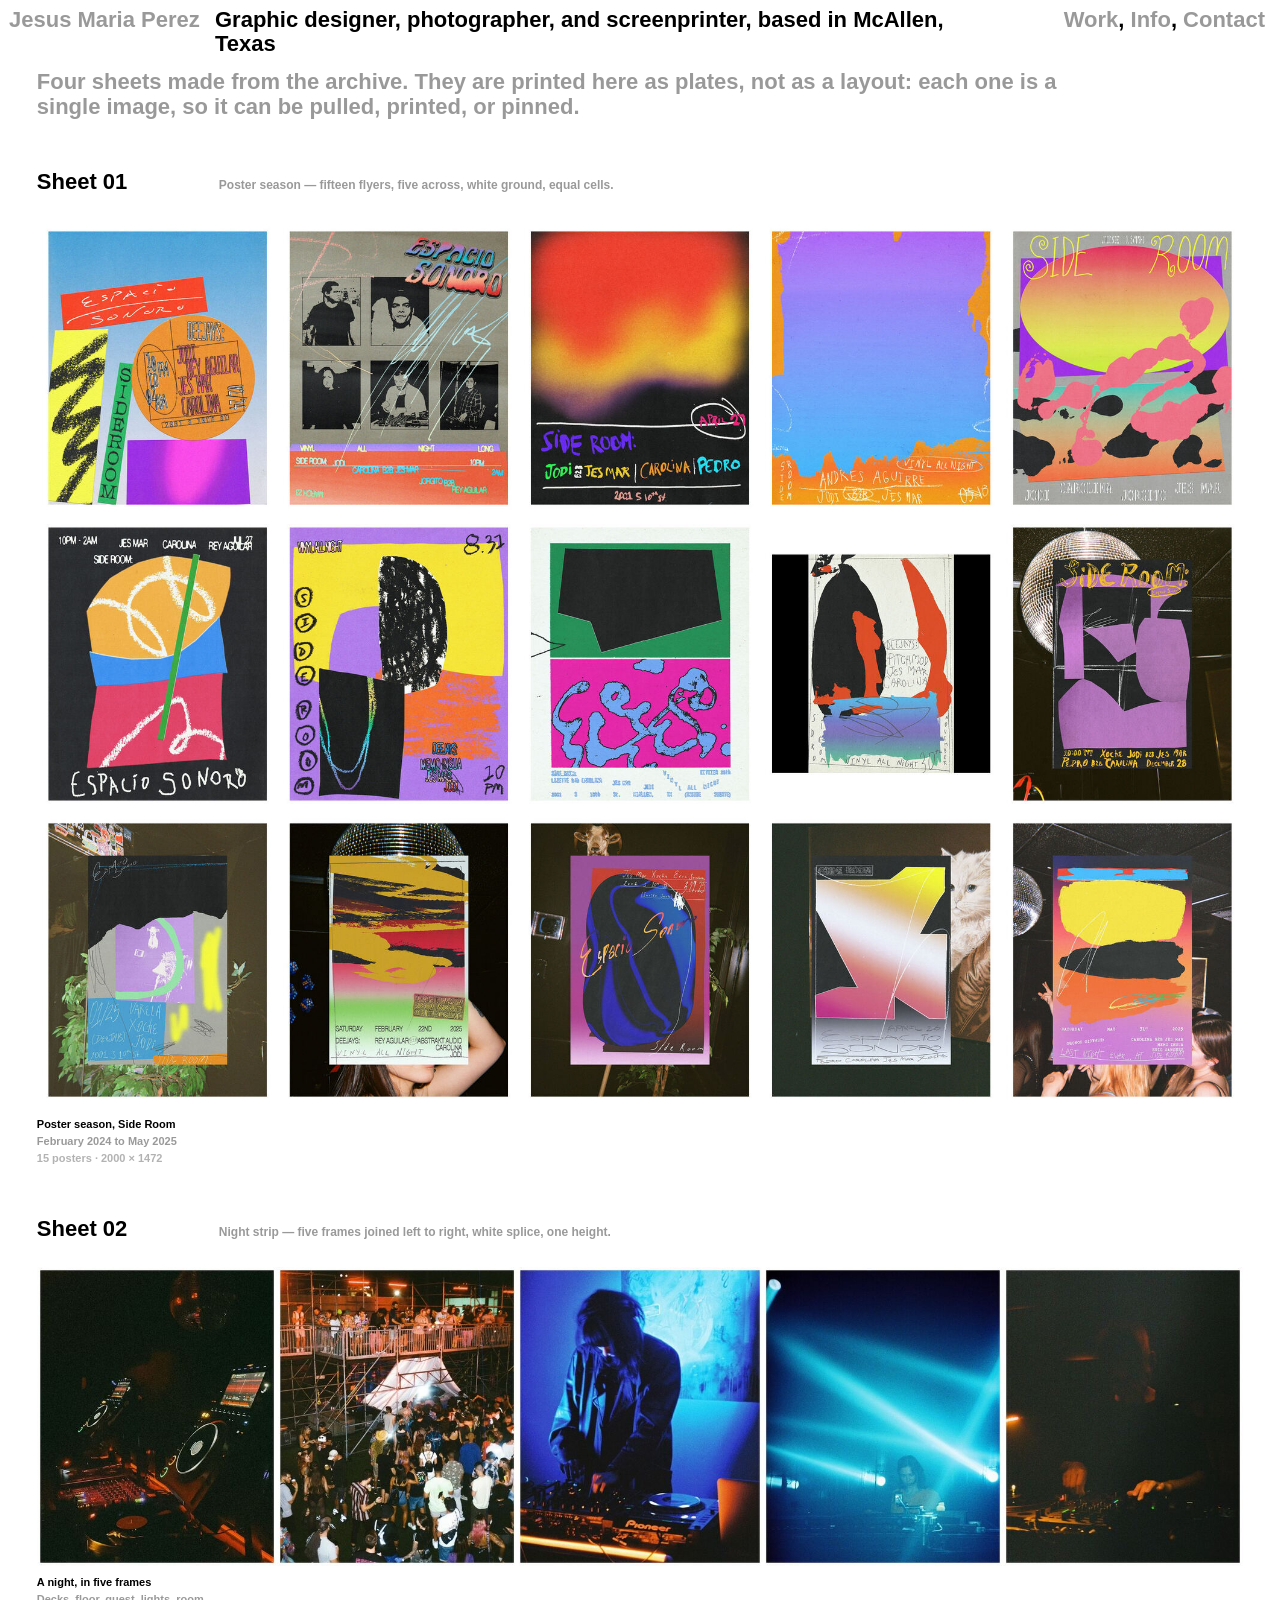
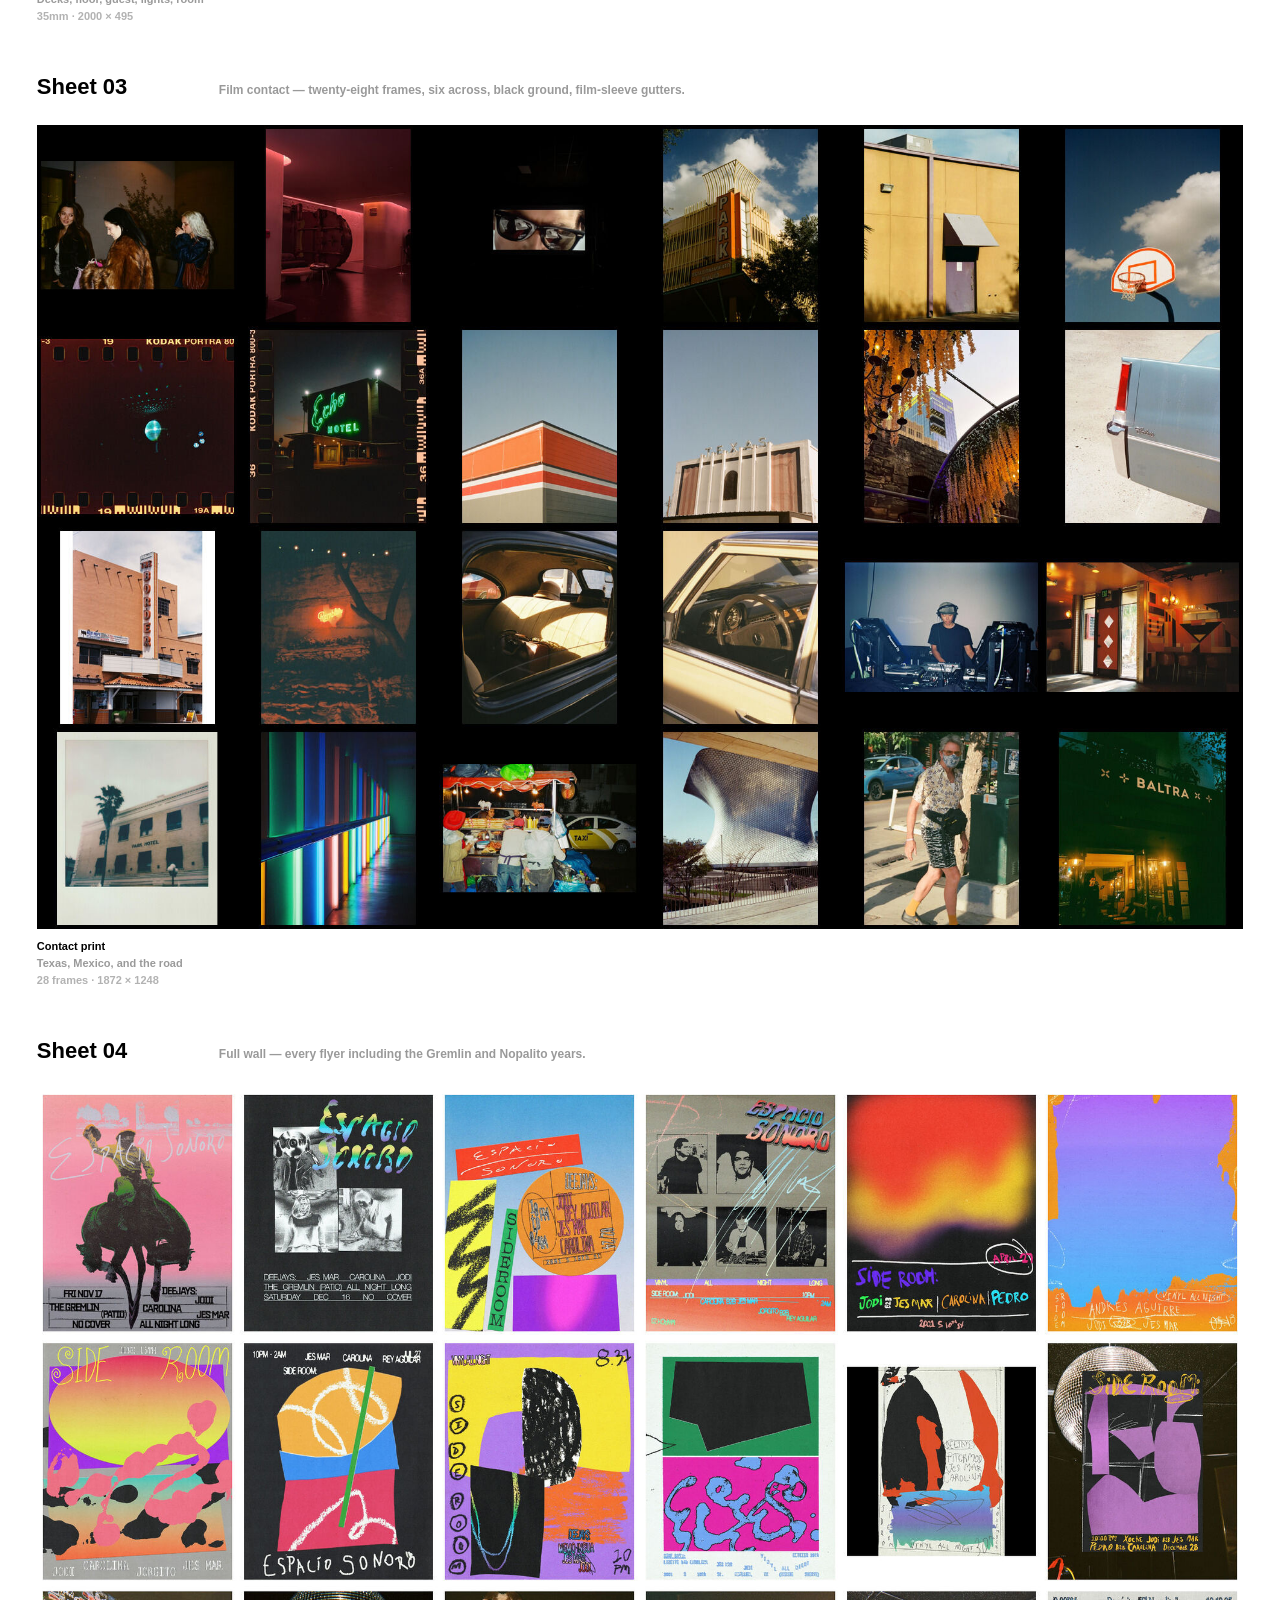
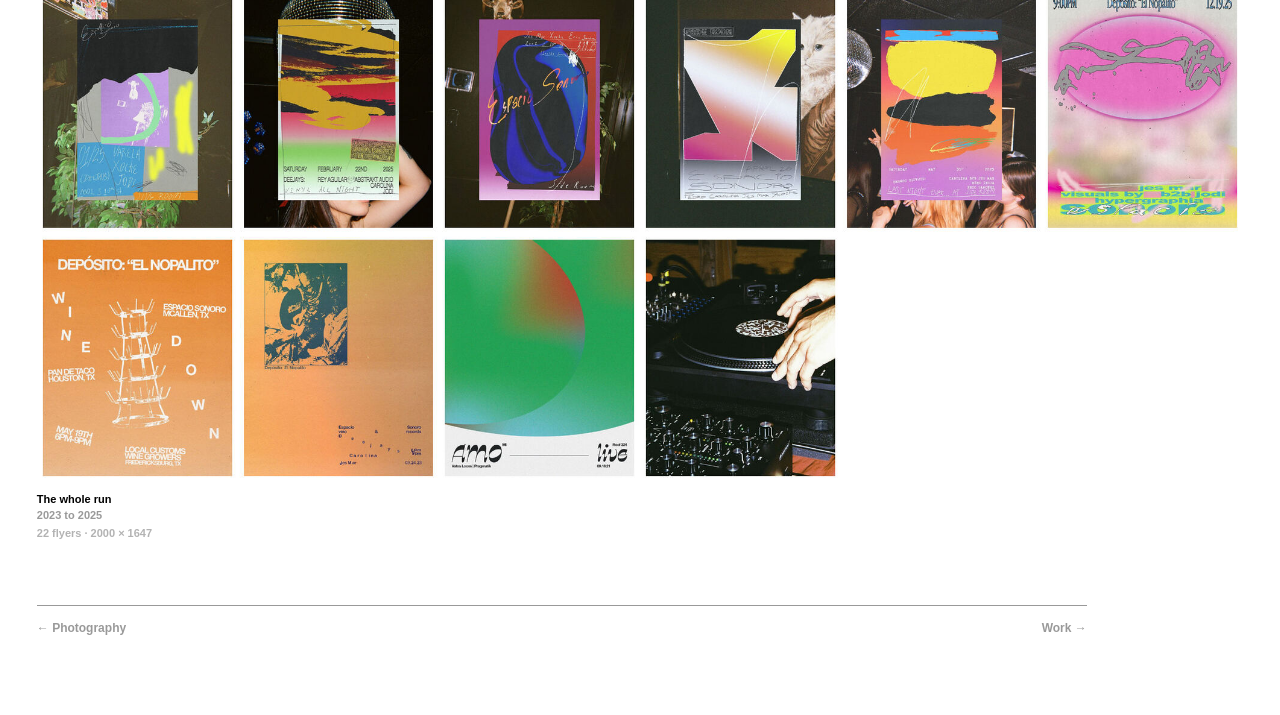
==== collage.html @ 6ade318d "Jesus Maria Perez portfolio — review build Static seven-page review copy. Commercial Habitus font ex" ====
<!doctype html>
<html lang="en">
<head>
<meta charset="utf-8">
<meta name="robots" content="noindex, nofollow">
<meta name="viewport" content="width=device-width, initial-scale=1">
<title>Sheets — Jesus Maria Perez</title>
<meta name="description" content="Contact sheets made from the poster and photography archive.">
<link rel="stylesheet" href="css/site.css">
<link rel="stylesheet" href="css/work.css">
</head>
<body>

  <div id="julien">
    <a href="index.html">Jesus Maria Perez</a>

    <div id="info">
      Graphic designer, photographer, and screenprinter, based in&nbsp;McAllen, Texas
    </div>

    <nav class="menu">
      <a href="work.html">Work</a>, <a href="info.html">Info</a>,
      <a href="mailto:jesusmaria.contact@gmail.com">Contact</a>
    </nav>

    <nav class="mennu">
      <a href="work.html">Work</a>, <a href="espacio-sonoro.html">Espacio Sonoro</a>,
      <a href="photography.html">Photography</a>,
      <a href="mailto:jesusmaria.contact@gmail.com">Email</a>
    </nav>
  </div>

  <main class="page work-page">

    <p class="lede">Four sheets made from the archive. They are printed here as plates, not as a
      layout: each one is a single image, so it can be pulled, printed, or pinned.</p>

    <div class="section-head">
      <span class="label">Sheet 01</span>
      <span class="note">Poster season — fifteen flyers, five across, white ground, equal cells.</span>
    </div>
    <img class="plate-wide" src="img/collage/poster-season.jpg" alt="Fifteen Espacio Sonoro posters on a five by three grid" loading="lazy">
    <p class="spec"><span class="when">Poster season, Side Room</span>
      <span class="where">February 2024 to May 2025</span>
      <span class="meta">15 posters · 2000 × 1472</span></p>

    <div class="section-head">
      <span class="label">Sheet 02</span>
      <span class="note">Night strip — five frames joined left to right, white splice, one height.</span>
    </div>
    <img class="plate-wide" src="img/collage/night-strip.jpg" alt="Five night photographs joined in a strip" loading="lazy">
    <p class="spec"><span class="when">A night, in five frames</span>
      <span class="where">Decks, floor, guest, lights, room</span>
      <span class="meta">35mm · 2000 × 495</span></p>

    <div class="section-head">
      <span class="label">Sheet 03</span>
      <span class="note">Film contact — twenty-eight frames, six across, black ground, film-sleeve gutters.</span>
    </div>
    <img class="plate-wide" src="img/collage/film-contact.jpg" alt="Twenty-eight film photographs as a contact print on black" loading="lazy">
    <p class="spec"><span class="when">Contact print</span>
      <span class="where">Texas, Mexico, and the road</span>
      <span class="meta">28 frames · 1872 × 1248</span></p>

    <div class="section-head">
      <span class="label">Sheet 04</span>
      <span class="note">Full wall — every flyer including the Gremlin and Nopalito years.</span>
    </div>
    <img class="plate-wide" src="img/collage/posters-all.jpg" alt="Every Espacio Sonoro flyer on a six by four grid" loading="lazy">
    <p class="spec"><span class="when">The whole run</span>
      <span class="where">2023 to 2025</span>
      <span class="meta">22 flyers · 2000 × 1647</span></p>

    <div class="pager">
      <a href="photography.html">← Photography</a>
      <a href="work.html">Work →</a>
    </div>

  </main>


</body>
</html>
---- css/site.css ----
/* =========================================================
   Template — derived from julienhebert.com (Cargo.site)
   Design system: single variable font, 22px body, 1.1 leading,
   fixed four-corner nav, difference-blended overlay text.
   ========================================================= */

/* ---------- 1. Fonts ---------- */
@font-face {
  font-family: "Habitus";
  font-weight: 500 600;
  font-style: normal;
  src: url("../fonts/HabitusMBAM4-Medium.woff") format("woff");
  font-display: swap;
}
@font-face {
  font-family: "Habitus";
  font-weight: 500 600;
  font-style: italic;
  src: url("../fonts/HabitusMBAM-MediumItalic.otf") format("opentype");
  font-display: swap;
}

/* ---------- 2. Tokens ---------- */
:root {
  --ink: #000;
  --paper: #fff;
  --muted: rgba(0, 0, 0, 0.4);        /* links, captions, secondary */
  --muted-2: rgba(0, 0, 0, 0.3);      /* labels inside tables */
  --hairline: rgba(0, 0, 0, 0.4);

  --type-body: 22px;
  --type-title: 14px;                 /* h1/h2 — deliberately tiny */
  --type-small: 12px;
  --type-caption: 11px;
  --leading: 1.1;

  --weight: 560;                      /* variable-font mid weight */
  --gutter: 2.3rem;
  --edge: 8px;                        /* fixed-nav inset */
  --breakpoint: 1015px;
  --measure: 1050px;
  --page-top: 4.4rem;                 /* clears the fixed nav, even when it wraps */
  --name-offset-mobile: 146px;
  --name-offset: 215px;   /* 9px inset + 190.8px name + 15px gap, measured */
}

/* ---------- 3. Base ---------- */
*,
*::before,
*::after { box-sizing: border-box; }

html { -webkit-text-size-adjust: 100%; }

body {
  margin: 0;
  background: var(--paper);
  color: var(--ink);
  font-family: "Habitus", Helvetica, Arial, sans-serif;
  font-size: var(--type-body);
  font-weight: var(--weight);
  line-height: var(--leading);
  -webkit-font-smoothing: antialiased;
}

p { margin: 0; }

a:link,
a:visited {
  color: var(--muted);
  text-decoration: none;
  transition: color 120ms linear;
}
a:hover,
a:active { color: var(--ink); }

i, em { font-style: italic; }
b, strong { font-weight: 700; }

h1, h2 {
  margin: 0;
  padding: 0;
  font-size: var(--type-title);
  font-weight: var(--weight);
  line-height: 1.2;
}
h2 { letter-spacing: -0.01em; }
h1 a, h2 a { color: inherit; }

small {
  display: inline-block;
  font-size: var(--type-small);
  line-height: 1.1;
  font-weight: var(--weight);
}

hr {
  height: 1px;
  margin: -6px 0 10px;
  border: 0;
  background: var(--hairline);
}

img {
  display: block;
  max-width: 100%;
  height: auto;
  border: 0;
}

ul, ol { margin: 0; padding: 0 0 0 4em; }
ol { list-style-type: decimal-leading-zero; }
blockquote { margin: 0; padding: 0 0 0 2em; }

/* ---------- 4. Fixed navigation (the whole chrome) ---------- */
/* Four absolutely-pinned fragments, no bar, no border. Each collides
   with content instead of being pushed by it. */

#julien {
  position: fixed;
  left: 9px;
  top: var(--edge);
  z-index: 90;
}

#info {
  position: fixed;
  left: var(--name-offset);
  top: var(--edge);
  margin-right: 300px;
  z-index: 90;
}

.menu {
  position: fixed;
  top: var(--edge);
  right: 15px;
  z-index: 90;
  text-align: right;
}

/* The fixed chrome gets a paper back. It is invisible on a white page and
   stops scrolling work from colliding with the statement. */
#info,
.menu,
.mennu { background: var(--paper); }

/* Mobile-only nav, bottom-left, sits beside the loading marker */
.mennu {
  position: fixed;
  bottom: var(--edge);
  left: 10px;
  z-index: 90;
}

/* Overlay text that survives any photo behind it */
.difference {
  color: var(--paper);
  mix-blend-mode: difference;
}
.difference a,
.difference a:visited { color: rgba(255, 255, 255, 0.5); }
.difference a:hover { color: #fff; }

/* ---------- 5. Layout primitives ---------- */
.page {
  width: 100%;
  background: transparent;
}

.content {
  padding: var(--gutter);
  padding-top: var(--page-top);
}

/* 182 | fluid — the site's two-column editorial grid */
.flexbox {
  display: flex;
  max-width: var(--measure);
}
.one    { flex: 0 0 182px; }
.two    { flex: 1; }
.contact1 {
  flex: 0 0 auto;        /* size to the email, not to a guess */
  margin-right: 30px;    /* the gap that keeps the columns apart */
}
.contact2 { flex: 1; }

/* CSS-grid equivalent for project pages (replaces Cargo's grid attrs) */
.grid-row {
  display: grid;
  grid-template-columns: repeat(12, minmax(0, 1fr));
  gap: 1rem;
  padding: 0.5rem;
}
.col-9 { grid-column: span 9; }
.col-3 { grid-column: span 3; }
.col-5 { grid-column: span 5; }

@media (max-width: 760px) {
  .grid-row { grid-template-columns: 1fr; }
  .col-9, .col-3, .col-5 { grid-column: 1 / -1; }
}

/* Five equal columns for spec/licence tables (Cargo's grid-col="x5") */
.license-grid {
  display: grid;
  grid-template-columns: repeat(5, minmax(0, 1fr));
  gap: 1rem;
  padding: 1.25rem 0.5rem;
}
.license-grid .label {
  display: block;
  margin-bottom: 0.6em;
  font-size: var(--type-body);
}
.license-grid .muted { color: var(--muted-2); }
@media (max-width: 760px) {
  .license-grid { grid-template-columns: repeat(2, minmax(0, 1fr)); }
}

/* ---------- 6. Image gallery ---------- */
.gallery {
  position: relative;
  width: 100%;
}
.content img { margin-bottom: 0.5em; }

.gallery_image_caption {
  position: absolute;
  bottom: -12px;
  z-index: 90;
  font-size: var(--type-caption);
  font-weight: 600;
  line-height: 0;
  color: #000;
  opacity: 0;
  transition: opacity 0s;
}
.content:hover .gallery_image_caption { opacity: 1; }

/* Full-bleed slideshow page: 85% width, 6.5rem breathing room */
.slideshow .frame {
  width: 85%;
  margin: 0 auto;
  padding: 6.5rem 0.8rem;
  text-align: center;
  display: flex;
  align-items: center;
  justify-content: center;
  min-height: 100vh;
}
.slideshow .frame img {
  max-height: calc(100vh - 13rem);
  max-width: 100%;
  width: auto;
  margin: 0 auto;
  object-fit: contain;
}
.slideshow .counter {
  position: fixed;
  bottom: var(--edge);
  right: 15px;
  font-size: var(--type-caption);
  color: var(--muted);
  z-index: 90;
}

/* ---------- 7. Responsive ---------- */
@media screen and (min-width: 1015px) {
  .mennu { display: none; }
}

@media screen and (max-width: 1015px) {
  body { font-size: 15px; }
  :root { --page-top: 4.6rem; }

  #julien { left: 8px; top: var(--edge); }
  #info   { left: var(--name-offset-mobile, 135px); right: var(--edge); top: var(--edge); margin-right: 0; }
  .menu   { display: none; }

  .flexbox { max-width: 700px; }
  .one     { flex: 0 0 124px; position: relative; left: 2px; }
  .flexbox { flex-wrap: wrap; }
  .contact1,
  .contact2 { flex: 0 0 100%; margin-right: 0; }

  .indent {
    flex: 1;
    padding-left: 20px;
    text-indent: -20px;
  }

  .infopage { position: relative; margin-top: 13px; }

  .slideshow .frame { width: 100%; padding: 4rem 0.5rem; }
}

/* ---------- 8. Placeholder frame ---------- */
/* Stands in for photography that does not exist yet. Never ship it. */
.placeholder {
  display: grid;
  place-items: center;
  aspect-ratio: 3 / 2;
  border: 1px solid rgba(0, 0, 0, 0.15);
  color: rgba(0, 0, 0, 0.3);
  font-size: var(--type-small);
}
.placeholder span { padding: 0.5em; text-align: center; }

/* The global hr tucks up 6px, which is right under headings but cuts
   through paragraph descenders. The project sidebar needs the space back. */
.project-meta hr { margin-top: 12px; }

/* The 6px tuck also lands inside a heading's line box, so the rule slashes
   the descender of g, y and p ("Night", "Poster season"). A heading's box
   already ends below its baseline, so zero clears the ink. */
h2 + hr { margin-top: 0; }

/* Leading 1.1 is meant for short paragraphs. Entries that wrap to two or
   three lines need air between them; single-line rows do not. */
.cv-list p + p { margin-top: 0.6em; }

/* ---------- 9. Work index ---------- */
/* The system mutes links by default. An index needs the opposite:
   the project name is the subject, the role is the annotation. */
.work-index { padding-top: var(--page-top); }
.work-index h2 { margin-bottom: 0.4em; color: var(--muted); }
.work-index .two { max-width: 640px; }
.work-index .two > hr { margin: 0.6em 0; }

a.entry-name,
a.entry-name:link,
a.entry-name:visited { color: var(--ink); }
a.entry-name:hover { color: rgba(0, 0, 0, 0.5); }
.entry-role,
.entry-meta { color: var(--muted); }
.entry-meta { display: inline-block; margin-top: 0.15em; }
---- css/work.css ----
/* =========================================================
   Work section — extends css/site.css
   Same three rules as the template: type smaller than body,
   chrome floats over the work, one 40% hairline divides.
   New here: an image grid, a poster wall, a caption row.
   ========================================================= */

/* ---------- 1. Page shell ---------- */
.work-page {
  --work-measure: 1280px;      /* images want more width than text */
  padding: var(--gutter);
  padding-top: var(--page-top); /* one owner, see site.css */
  padding-bottom: 5rem;
}

.work-page > .lede {
  max-width: var(--measure);
  margin-bottom: 1.2em;
  color: var(--muted);
}

/* ---------- 2. Section header: label | note ---------- */
.section-head {
  display: flex;
  max-width: var(--measure);
  margin-top: 3.2rem;
  margin-bottom: 1rem;
  align-items: baseline;
}
.section-head .label {
  flex: 0 0 182px;
  color: var(--ink);
}
.section-head .note {
  flex: 1;
  color: var(--muted);
  font-size: var(--type-small);
}

/* ---------- 3. Contact sheet ---------- */
.sheet {
  display: grid;
  grid-template-columns: repeat(4, minmax(0, 1fr));
  gap: 1.4rem 1rem;
  max-width: var(--work-measure);
}

.sheet figure { margin: 0; min-width: 0; }

.sheet a { display: block; }

.sheet .plate {
  position: relative;
  display: block;
  aspect-ratio: 4 / 5;
  overflow: hidden;
  background: rgba(0, 0, 0, 0.04);
}
.sheet .plate img {
  width: 100%;
  height: 100%;
  object-fit: cover;
  transition: opacity 160ms linear;
}
.sheet figure:hover .plate img { opacity: 0.72; }

.sheet figcaption {
  display: flex;
  min-width: 0;
  justify-content: space-between;
  gap: 0.6em;
  margin-top: 0.45em;
  font-size: var(--type-caption);
  line-height: 1.25;
}
.sheet .idx { color: var(--muted-2); flex: 0 0 auto; }
.sheet .name { text-align: right; color: var(--muted); overflow-wrap: anywhere; }
.sheet figure:hover .name { color: var(--ink); }

/* ---------- 4. Poster wall ---------- */
.wall {
  display: grid;
  grid-template-columns: repeat(3, minmax(0, 1fr));
  gap: 3rem 2rem;
  max-width: var(--work-measure);
}

.wall figure { margin: 0; }
.wall img {
  width: 100%;
  height: auto;
  display: block;
}
.wall .plate { display: block; }

.spec {
  margin-top: 0.6em;
  font-size: var(--type-caption);
  line-height: 1.35;
  color: var(--muted);
}
.spec .when {
  color: var(--ink);
  display: block;
  margin-bottom: 0.15em;
}
.spec .lineup { color: var(--ink); }
.spec .where,
.spec .meta { display: block; }
.spec .meta .day { color: var(--muted); }
.spec .meta { margin-top: 0.25em; color: var(--muted-2); }

/* ---------- 5. Big single plates ---------- */
.essay {
  max-width: var(--work-measure);
}
.essay figure {
  margin: 0 0 4.5rem;
}
.essay .frame {
  /* one photograph, one screen — the template's own slideshow rule.
     width:auto keeps the scan at its own pixels, so nothing upscales. */
  display: flex;
  justify-content: flex-start;   /* one left edge for the whole page */
  width: 100%;
}
.essay img {
  width: auto;
  height: auto;
  max-width: 100%;
  max-height: calc(100vh - 19rem);
  object-fit: contain;
}

.essay figcaption {
  display: flex;
  gap: 1rem;
  margin-top: 0.7em;
  font-size: var(--type-caption);
  color: var(--muted);
  line-height: 1.35;
}
.essay figcaption .idx {
  flex: 0 0 48px;
  color: var(--muted-2);
}
.essay figcaption .title { flex: 1; color: var(--ink); }
.essay figcaption .tech {
  flex: 0 0 240px;
  text-align: right;
  color: var(--muted-2);
}

/* ---------- 6. Wide sheets ---------- */
.plate-wide {
  display: block;
  width: 100%;
  max-width: var(--work-measure);
  height: auto;
  margin: 1.6rem 0 0.6rem;
}

/* ---------- 7. Facts ---------- */
.facts {
  display: grid;
  grid-template-columns: repeat(4, minmax(0, 1fr));
  gap: 1.2rem;
  max-width: var(--measure);
  padding: 1.3rem 0;
  margin-top: 2rem;
}
.facts > div {
  font-size: var(--type-caption);
  line-height: 1.35;
}
.facts .label {
  display: block;
  margin-bottom: 0.4em;
  color: var(--muted-2);
}
.facts .value { color: var(--ink); }

/* ---------- 8. Pager ---------- */
.pager {
  display: flex;
  justify-content: space-between;
  max-width: var(--measure);
  margin-top: 4rem;
  padding-top: 1rem;
  border-top: 1px solid var(--hairline);
  font-size: var(--type-small);
}
.pager a { color: var(--muted); }
.pager a:hover { color: var(--ink); }

/* ---------- 9. Responsive ---------- */
@media screen and (max-width: 1180px) {
  .sheet { grid-template-columns: repeat(3, minmax(0, 1fr)); }
  .facts { grid-template-columns: repeat(2, minmax(0, 1fr)); }
}

@media screen and (max-width: 1015px) {
  .section-head .label { flex: 0 0 124px; }
  .wall { grid-template-columns: repeat(2, minmax(0, 1fr)); gap: 2rem 1.2rem; }
  .essay .frame { width: 100%; }
  .essay figcaption { flex-wrap: wrap; }
  .essay figcaption .tech { flex: 0 0 100%; text-align: left; }
}

@media screen and (max-width: 620px) {
  .sheet { grid-template-columns: repeat(2, minmax(0, 1fr)); gap: 1.4rem 0.8rem; }
  .wall { grid-template-columns: minmax(0, 1fr); }
  .section-head { display: block; }
  .section-head .label { display: block; margin-bottom: 0.3em; }
  .facts { grid-template-columns: minmax(0, 1fr); }
}
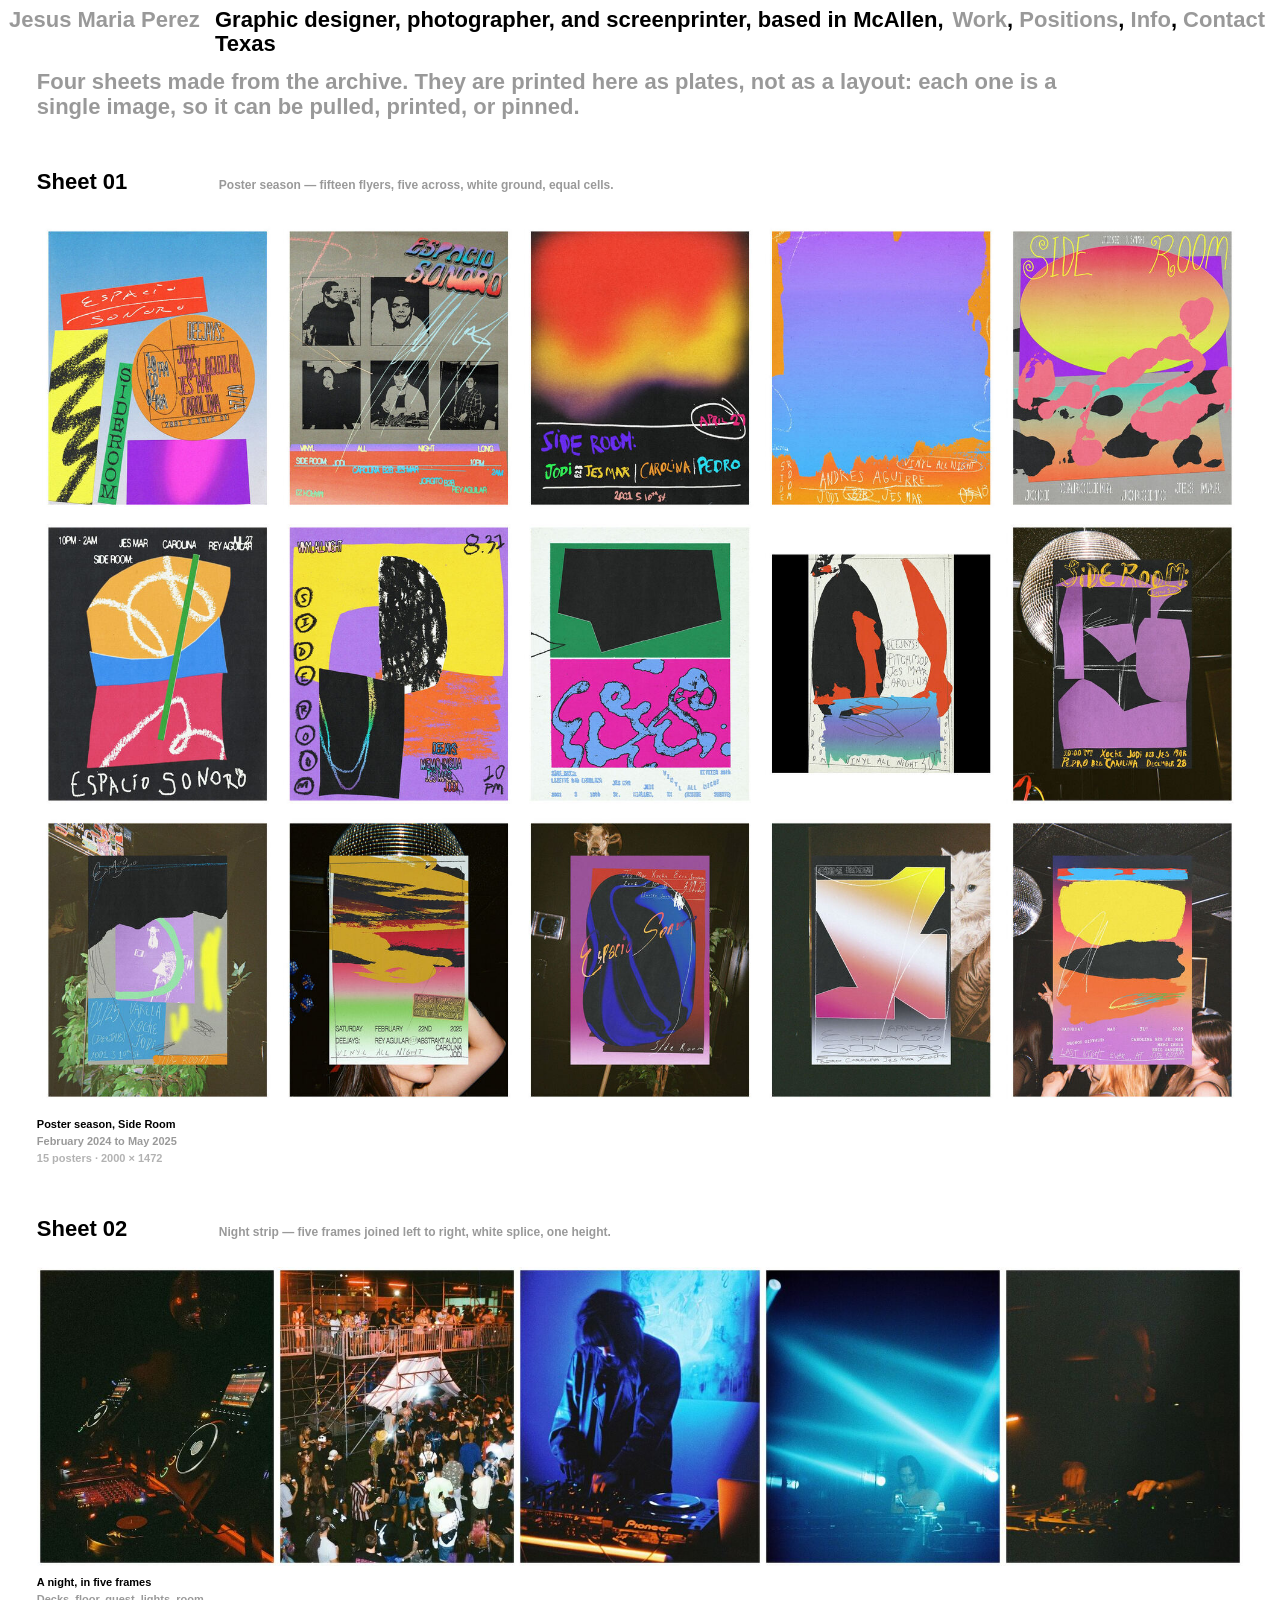
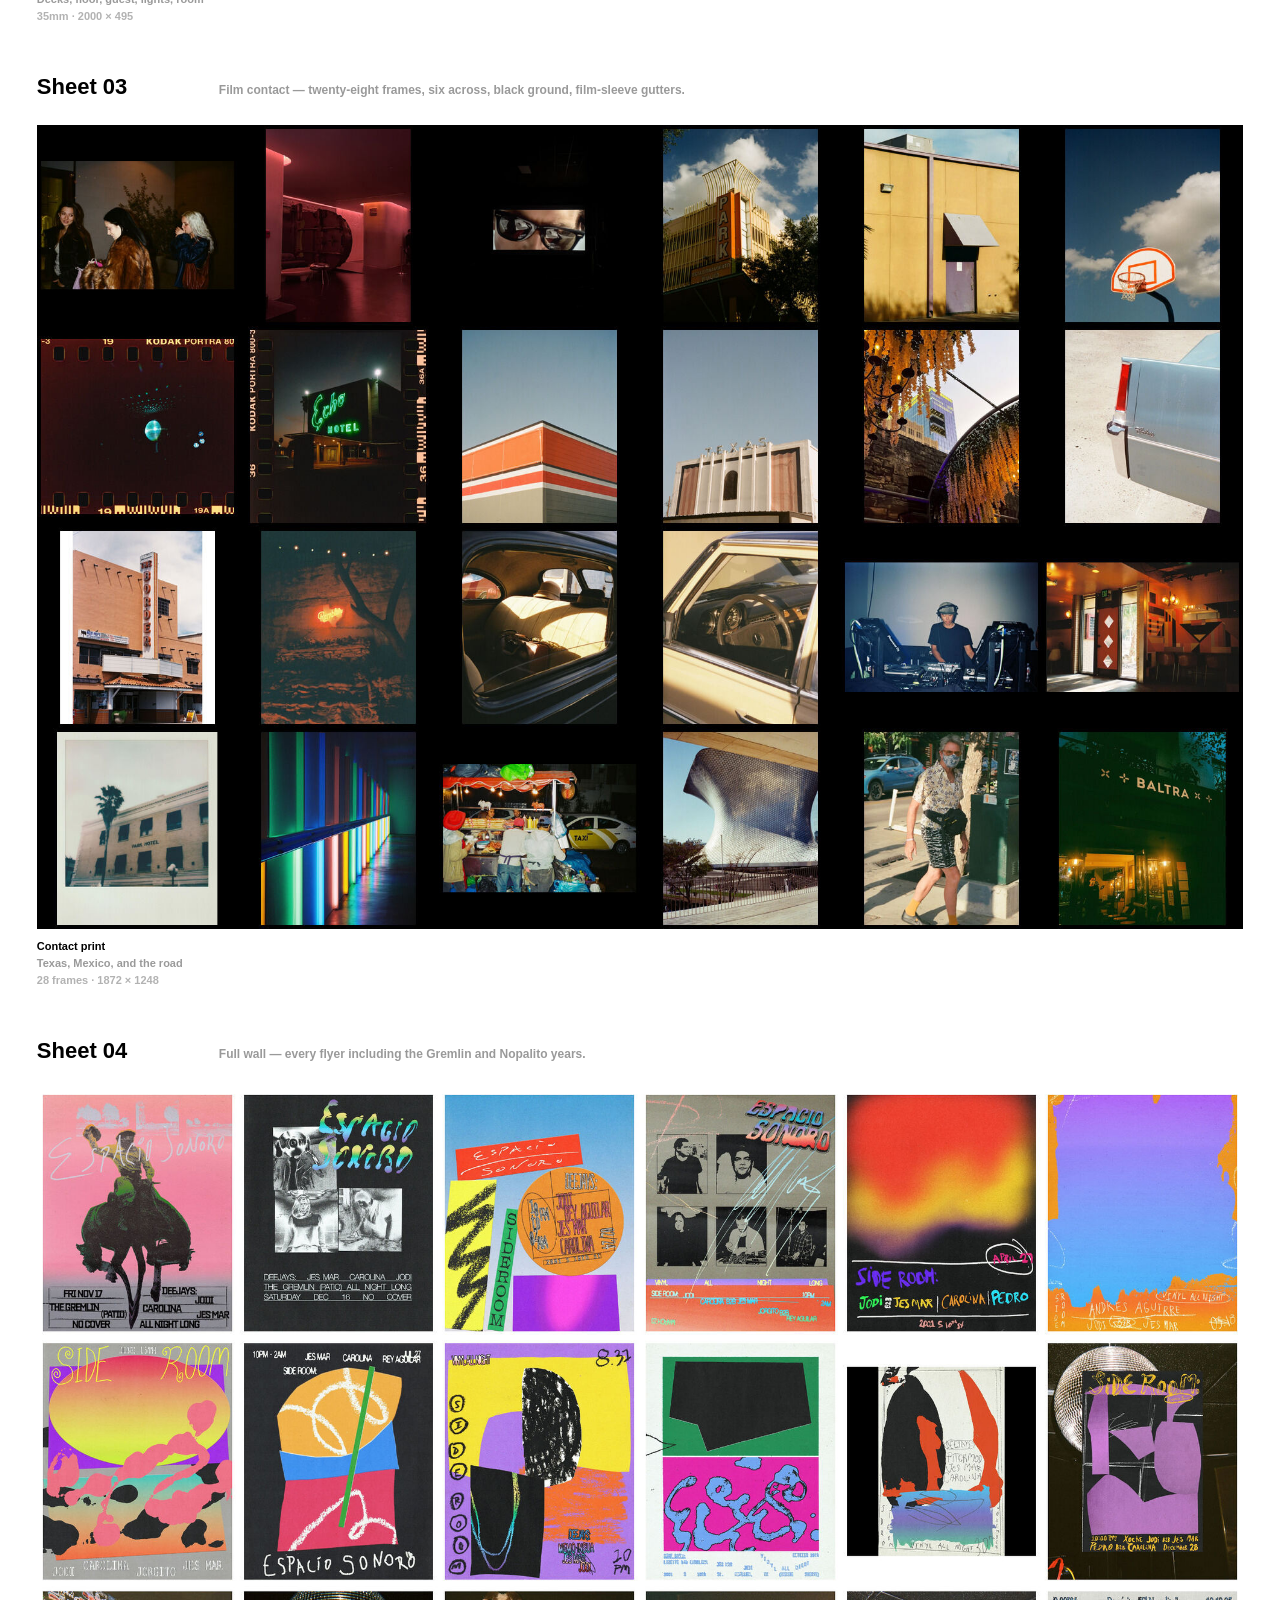
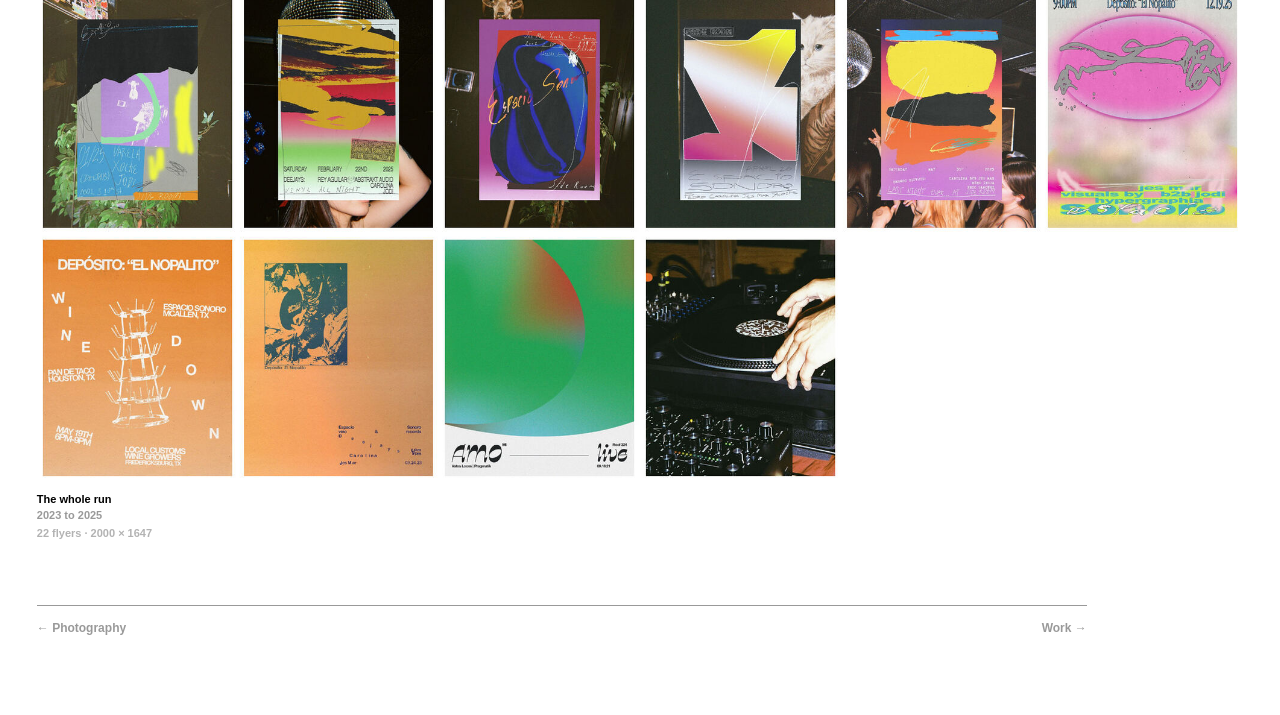
==== commit b26abcc7: "Home: carousel hero over the archive, CV to its own page Hero autoplays every 5s, pauses on hover, w" ====
--- a/collage.html
+++ b/collage.html
@@ -11,24 +11,18 @@
 </head>
 <body>
 
-  <div id="julien">
-    <a href="index.html">Jesus Maria Perez</a>
-
-    <div id="info">
-      Graphic designer, photographer, and screenprinter, based in&nbsp;McAllen, Texas
+    <header class="site-head">
+    <div class="head-row">
+      <div id="julien"><a href="index.html">Jesus Maria Perez</a></div>
+      <div id="info">Graphic designer, photographer, and screenprinter, based in&nbsp;McAllen, Texas</div>
     </div>
-
-    <nav class="menu">
-      <a href="work.html">Work</a>, <a href="info.html">Info</a>,
-      <a href="mailto:jesusmaria.contact@gmail.com">Contact</a>
-    </nav>
-
-    <nav class="mennu">
-      <a href="work.html">Work</a>, <a href="espacio-sonoro.html">Espacio Sonoro</a>,
-      <a href="photography.html">Photography</a>,
-      <a href="mailto:jesusmaria.contact@gmail.com">Email</a>
-    </nav>
-  </div>
+    <nav class="menu"><a href="index.html">Work</a>, <a href="positions.html">Positions</a>,
+      <a href="info.html">Info</a>,
+      <a href="mailto:jesusmaria.contact@gmail.com">Contact</a></nav>
+    <nav class="mennu"><a href="index.html">Work</a>, <a href="positions.html">Positions</a>,
+      <a href="espacio-sonoro.html">Espacio Sonoro</a>,
+      <a href="mailto:jesusmaria.contact@gmail.com">Email</a></nav>
+  </header>
 
   <main class="page work-page">
 
